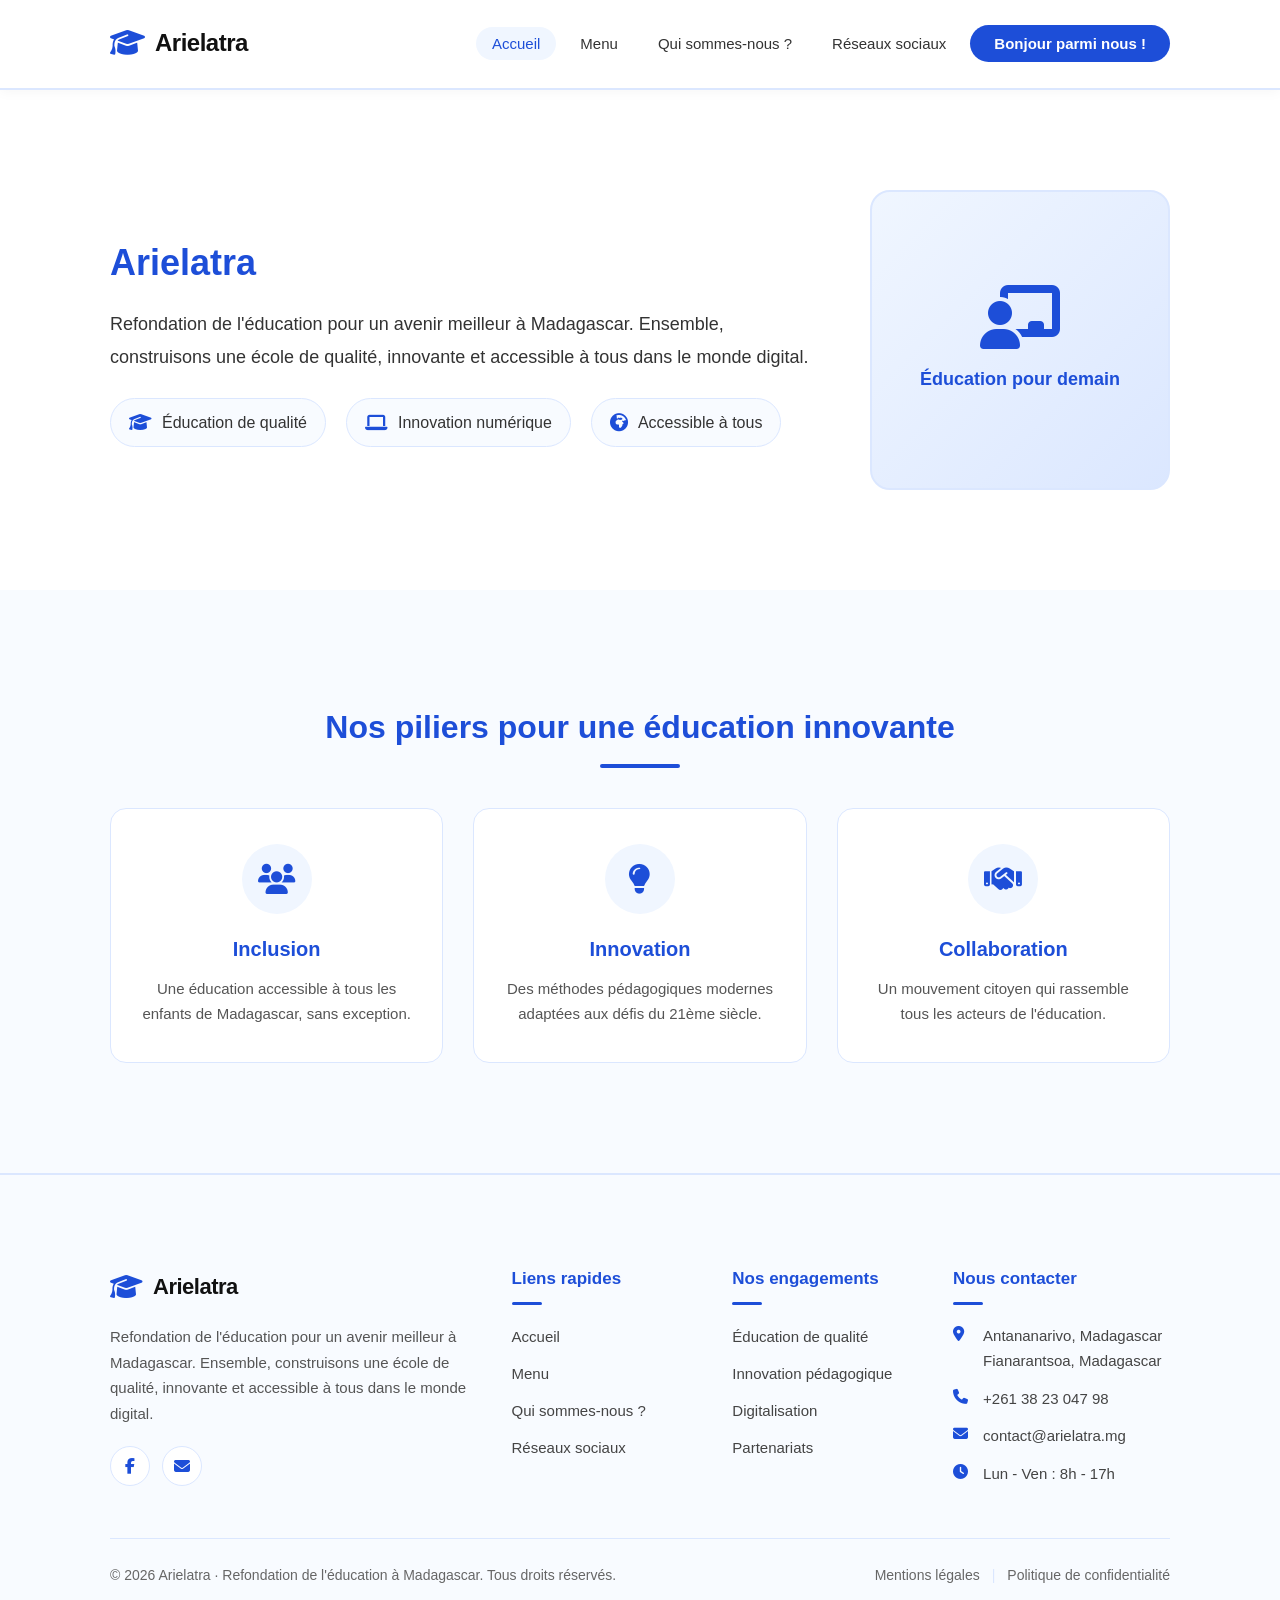
==== a-propos.html @ a57a12ab "update all structure" ====
<!DOCTYPE html>
<html lang="fr">

<head>
    <meta charset="UTF-8">
    <meta name="viewport" content="width=device-width, initial-scale=1.0">
    <title>Arielatra · Refondation de l'éducation</title>
    <link rel="stylesheet" href="https://cdnjs.cloudflare.com/ajax/libs/font-awesome/6.5.0/css/all.min.css">
    <link rel="stylesheet" href="assets/style-index.css">
</head>

<body>

    <!-- ===== HEADER ===== -->
    <header class="header">
        <div class="container header-container">
            <!-- Logo -->
            <div class="logo">
                <a href="#">
                    <span class="logo-icon"><i class="fas fa-graduation-cap"></i></span>
                    <span class="logo-text">Arielatra</span>
                </a>
            </div>

            <!-- Menu de navigation principal -->
            <nav class="nav-menu" id="navMenu">
                <ul class="nav-list">
                    <li><a href="#" class="nav-link active">Accueil</a></li>
                    <li><a href="#" class="nav-link">Menu</a></li>
                    <li><a href="#" class="nav-link">Qui sommes-nous ?</a></li>
                    <li><a href="#" class="nav-link">Réseaux sociaux</a></li>
                    <li><a href="#" class="nav-link nav-cta">Bonjour parmi nous !</a></li>
                </ul>
            </nav>

            <!-- Bouton menu mobile (hamburger) -->
            <button class="menu-toggle" id="menuToggle" aria-label="Menu">
                <span class="bar"></span>
                <span class="bar"></span>
                <span class="bar"></span>
            </button>
        </div>
    </header>

    <!-- ===== SECTION À PROPOS ===== -->
    <section class="about">
        <div class="container">
            <div class="about-content">
                <div class="about-text">
                    <h2>Arielatra</h2>
                    <p class="about-description">
                        Refondation de l'éducation pour un avenir meilleur à Madagascar. Ensemble, construisons une école de qualité, innovante et accessible à tous dans le monde digital.
                    </p>
                    <div class="about-features">
                        <div class="feature-item">
                            <i class="fas fa-graduation-cap"></i>
                            <span>Éducation de qualité</span>
                        </div>
                        <div class="feature-item">
                            <i class="fas fa-laptop"></i>
                            <span>Innovation numérique</span>
                        </div>
                        <div class="feature-item">
                            <i class="fas fa-globe-africa"></i>
                            <span>Accessible à tous</span>
                        </div>
                    </div>
                </div>
                <div class="about-image">
                    <div class="image-placeholder">
                        <i class="fas fa-chalkboard-teacher"></i>
                        <span>Éducation pour demain</span>
                    </div>
                </div>
            </div>
        </div>
    </section>

    <!-- ===== SECTION NOS VALEURS ===== -->
    <section class="values">
        <div class="container">
            <h2 class="section-title">Nos piliers pour une éducation innovante</h2>
            <div class="values-grid">
                <div class="value-card">
                    <div class="value-icon">
                        <i class="fas fa-users"></i>
                    </div>
                    <h3>Inclusion</h3>
                    <p>Une éducation accessible à tous les enfants de Madagascar, sans exception.</p>
                </div>
                <div class="value-card">
                    <div class="value-icon">
                        <i class="fas fa-lightbulb"></i>
                    </div>
                    <h3>Innovation</h3>
                    <p>Des méthodes pédagogiques modernes adaptées aux défis du 21ème siècle.</p>
                </div>
                <div class="value-card">
                    <div class="value-icon">
                        <i class="fas fa-handshake"></i>
                    </div>
                    <h3>Collaboration</h3>
                    <p>Un mouvement citoyen qui rassemble tous les acteurs de l'éducation.</p>
                </div>
            </div>
        </div>
    </section>

    <!-- ===== FOOTER ===== -->
    <footer class="footer">
        <div class="container">
            <div class="footer-grid">
                <!-- Colonne 1 : Logo et description -->
                <div class="footer-col">
                    <div class="footer-logo">
                        <span class="logo-icon"><i class="fas fa-graduation-cap"></i></span>
                        <span class="logo-text">Arielatra</span>
                    </div>
                    <p class="footer-description">
                        Refondation de l'éducation pour un avenir meilleur à Madagascar.
                        Ensemble, construisons une école de qualité, innovante et accessible à tous dans le monde
                        digital.
                    </p>
                    <div class="footer-social">
                        <a href="https://www.facebook.com/profile.php?id=61590048077702" aria-label="Facebook"><i
                                class="fab fa-facebook-f"></i></a>
                        <a href="mailto:aryelatra8@gmail.com" aria-label="Envoyez-nous un e-mail"><i
                                class="fas fa-envelope" aria-hidden="true"></i></a>
                    </div>
                </div>

                <!-- Colonne 2 : Liens rapides -->
                <div class="footer-col">
                    <h4>Liens rapides</h4>
                    <ul class="footer-links">
                        <li><a href="#">Accueil</a></li>
                        <li><a href="#">Menu</a></li>
                        <li><a href="#">Qui sommes-nous ?</a></li>
                        <li><a href="#">Réseaux sociaux</a></li>
                    </ul>
                </div>

                <!-- Colonne 3 : Nos engagements -->
                <div class="footer-col">
                    <h4>Nos engagements</h4>
                    <ul class="footer-links">
                        <li><a href="#">Éducation de qualité</a></li>
                        <li><a href="#">Innovation pédagogique</a></li>
                        <li><a href="#">Digitalisation</a></li>
                        <li><a href="#">Partenariats</a></li>
                    </ul>
                </div>

                <!-- Colonne 4 : Contact -->
                <div class="footer-col">
                    <h4>Nous contacter</h4>
                    <ul class="footer-contact">
                        <li>
                            <i class="fas fa-map-marker-alt"></i>
                            <div>
                                <span>Antananarivo, Madagascar</span>
                                <span>Fianarantsoa, Madagascar</span>
                            </div>
                        </li>
                        <li>
                            <i class="fas fa-phone"></i>
                            <span>+261 38 23 047 98</span>
                        </li>
                        <li>
                            <i class="fas fa-envelope"></i>
                            <span>contact@arielatra.mg</span>
                        </li>
                        <li>
                            <i class="fas fa-clock"></i>
                            <span>Lun - Ven : 8h - 17h</span>
                        </li>
                    </ul>
                </div>
            </div>

            <!-- Barre de copyright -->
            <div class="footer-bottom">
                <p>&copy; 2026 Arielatra · Refondation de l'éducation à Madagascar. Tous droits réservés.</p>
                <div class="footer-legal">
                    <a href="#">Mentions légales</a>
                    <span>|</span>
                    <a href="#">Politique de confidentialité</a>
                </div>
            </div>
        </div>
    </footer>

    <!-- Script pour le menu mobile -->
    <script>
        const menuToggle = document.getElementById('menuToggle');
        const navMenu = document.getElementById('navMenu');

        menuToggle.addEventListener('click', function () {
            navMenu.classList.toggle('active');
            menuToggle.classList.toggle('active');
        });

        // Fermer le menu lors du clic sur un lien (optionnel)
        document.querySelectorAll('.nav-link').forEach(link => {
            link.addEventListener('click', () => {
                navMenu.classList.remove('active');
                menuToggle.classList.remove('active');
            });
        });
    </script>

</body>

</html>
---- assets/style-index.css ----
/* ===== STYLE-INDEX.CSS ===== */

/* ----- RESET ----- */
* {
    margin: 0;
    padding: 0;
    box-sizing: border-box;
}

/* ----- BODY ----- */
body {
    font-family: 'Segoe UI', Arial, sans-serif;
    background-color: #ffffff;
    color: #111111;
    line-height: 1.7;
}

/* ----- CONTAINER ----- */
.container {
    width: 90%;
    max-width: 1100px;
    margin: auto;
    padding: 40px 20px;
}

/* ============================================
   HEADER
   ============================================ */
.header {
    background: #ffffff;
    border-bottom: 2px solid #dbe7ff;
    padding: 12px 0;
    position: sticky;
    top: 0;
    z-index: 1000;
    box-shadow: 0 2px 12px rgba(0, 0, 0, 0.04);
}

.header-container {
    display: flex;
    justify-content: space-between;
    align-items: center;
    padding-top: 8px;
    padding-bottom: 8px;
}

.logo a {
    display: flex;
    align-items: center;
    text-decoration: none;
    gap: 10px;
}

.logo-icon {
    font-size: 28px;
    color: #1d4ed8;
}

.logo-text {
    font-size: 24px;
    font-weight: 700;
    color: #111111;
    letter-spacing: -0.5px;
}

.nav-list {
    display: flex;
    list-style: none;
    gap: 8px;
    align-items: center;
}

.nav-link {
    text-decoration: none;
    color: #333333;
    font-weight: 500;
    font-size: 15px;
    padding: 8px 16px;
    border-radius: 30px;
    transition: all 0.25s ease;
}

.nav-link:hover {
    background: #f0f6ff;
    color: #1d4ed8;
}

.nav-link.active {
    color: #1d4ed8;
    background: #f0f6ff;
}

.nav-cta {
    background: #1d4ed8;
    color: #ffffff !important;
    padding: 10px 24px;
    font-weight: 600;
}

.nav-cta:hover {
    background: #1a44b8;
    color: #ffffff !important;
    transform: translateY(-2px);
    box-shadow: 0 6px 18px rgba(29, 78, 216, 0.25);
}

.menu-toggle {
    display: none;
    flex-direction: column;
    gap: 5px;
    background: none;
    border: none;
    cursor: pointer;
    padding: 6px 4px;
}

.menu-toggle .bar {
    display: block;
    width: 28px;
    height: 3px;
    background: #1d4ed8;
    border-radius: 10px;
    transition: all 0.3s ease;
}

.menu-toggle.active .bar:nth-child(1) {
    transform: rotate(45deg) translate(5px, 6px);
}

.menu-toggle.active .bar:nth-child(2) {
    opacity: 0;
}

.menu-toggle.active .bar:nth-child(3) {
    transform: rotate(-45deg) translate(5px, -6px);
}

/* ============================================
   HERO
   ============================================ */
.hero {
    background: linear-gradient(145deg, #f0f6ff 0%, #ffffff 100%);
    padding: 80px 0 70px;
    border-bottom: 2px solid #dbe7ff;
    text-align: center;
    position: relative;
    overflow: hidden;
}

.hero::before {
    content: "";
    position: absolute;
    top: -120px;
    right: -120px;
    width: 400px;
    height: 400px;
    background: radial-gradient(circle, rgba(29, 78, 216, 0.06) 0%, transparent 70%);
    border-radius: 50%;
    pointer-events: none;
}

.hero-container {
    position: relative;
    z-index: 2;
}

.hero-badge {
    display: inline-block;
    background: #1d4ed8;
    color: #ffffff;
    font-size: 14px;
    font-weight: 600;
    padding: 4px 20px;
    border-radius: 40px;
    letter-spacing: 0.4px;
    margin-bottom: 20px;
}

.hero-title {
    font-size: 48px;
    font-weight: 700;
    color: #111111;
    margin-bottom: 12px;
    line-height: 1.2;
}

.hero-title .highlight {
    color: #1d4ed8;
    position: relative;
}

.hero-title .highlight::after {
    content: "";
    position: absolute;
    left: 0;
    bottom: 4px;
    width: 100%;
    height: 8px;
    background: rgba(29, 78, 216, 0.15);
    border-radius: 10px;
    z-index: -1;
}

.hero-subtitle {
    font-size: 20px;
    color: #444444;
    max-width: 680px;
    margin: 0 auto 30px;
    line-height: 1.6;
}

.hero-actions {
    display: flex;
    justify-content: center;
    gap: 16px;
    flex-wrap: wrap;
}

.btn {
    display: inline-block;
    padding: 14px 34px;
    border-radius: 50px;
    font-weight: 600;
    font-size: 16px;
    text-decoration: none;
    transition: all 0.25s ease;
    cursor: pointer;
    border: 2px solid transparent;
}

.btn-primary {
    background: #1d4ed8;
    color: #ffffff;
    border-color: #1d4ed8;
    box-shadow: 0 6px 18px rgba(29, 78, 216, 0.25);
}

.btn-primary:hover {
    background: #1a44b8;
    transform: translateY(-3px);
    box-shadow: 0 10px 28px rgba(29, 78, 216, 0.35);
}

.btn-outline {
    background: transparent;
    color: #1d4ed8;
    border-color: #dbe7ff;
}

.btn-outline:hover {
    background: #f0f6ff;
    border-color: #1d4ed8;
    transform: translateY(-3px);
}

/* ============================================
   ABOUT SECTION
   ============================================ */
.about {
    padding: 60px 0;
    background: #ffffff;
}

.about-content {
    display: flex;
    gap: 50px;
    align-items: center;
}

.about-text {
    flex: 1;
}

.about-text h2 {
    color: #1d4ed8;
    font-size: 36px;
    margin-bottom: 15px;
}

.about-description {
    font-size: 18px;
    color: #333;
    line-height: 1.8;
    margin-bottom: 25px;
}

.about-features {
    display: flex;
    gap: 20px;
    flex-wrap: wrap;
}

.feature-item {
    display: flex;
    align-items: center;
    gap: 10px;
    background: #f8fbff;
    padding: 10px 18px;
    border-radius: 30px;
    border: 1px solid #dbe7ff;
}

.feature-item i {
    color: #1d4ed8;
    font-size: 18px;
}

.feature-item span {
    font-weight: 500;
    color: #333;
}

.about-image {
    flex: 0 0 300px;
}

.image-placeholder {
    width: 300px;
    height: 300px;
    background: linear-gradient(135deg, #f0f6ff, #dbe7ff);
    border-radius: 20px;
    display: flex;
    flex-direction: column;
    align-items: center;
    justify-content: center;
    border: 2px solid #dbe7ff;
}

.image-placeholder i {
    font-size: 64px;
    color: #1d4ed8;
    margin-bottom: 15px;
}

.image-placeholder span {
    color: #1d4ed8;
    font-weight: 600;
    font-size: 18px;
}

/* ============================================
   VALUES SECTION
   ============================================ */
.values {
    background: #f8fbff;
    padding: 70px 0;
}

.section-title {
    text-align: center;
    color: #1d4ed8;
    font-size: 32px;
    margin-bottom: 15px;
}

.section-title::after {
    content: "";
    display: block;
    width: 80px;
    height: 4px;
    background: #1d4ed8;
    margin: 10px auto 0;
    border-radius: 10px;
}

.values-grid {
    display: grid;
    grid-template-columns: repeat(auto-fit, minmax(250px, 1fr));
    gap: 30px;
    margin-top: 40px;
}

.value-card {
    background: #ffffff;
    padding: 35px 25px;
    border-radius: 16px;
    border: 1px solid #dbe7ff;
    text-align: center;
    transition: all 0.3s ease;
}

.value-card:hover {
    transform: translateY(-8px);
    box-shadow: 0 12px 30px rgba(0, 0, 0, 0.07);
}

.value-icon {
    width: 70px;
    height: 70px;
    background: #f0f6ff;
    border-radius: 50%;
    display: flex;
    align-items: center;
    justify-content: center;
    margin: 0 auto 18px;
}

.value-icon i {
    font-size: 30px;
    color: #1d4ed8;
}

.value-card h3 {
    color: #1d4ed8;
    font-size: 20px;
    margin-bottom: 10px;
}

.value-card p {
    color: #555;
    font-size: 15px;
}

/* ============================================
   CONTACT SECTION
   ============================================ */
.contact-section {
    padding: 70px 0;
    background: #ffffff;
}

.contact-wrapper {
    display: flex;
    gap: 50px;
    align-items: flex-start;
}

.contact-info {
    flex: 1;
}

.contact-info h2 {
    color: #1d4ed8;
    font-size: 32px;
    margin-bottom: 10px;
}

.contact-subtitle {
    color: #666;
    font-size: 16px;
    margin-bottom: 30px;
}

.contact-details {
    list-style: none;
}

.contact-details li {
    display: flex;
    gap: 18px;
    margin-bottom: 25px;
    align-items: flex-start;
}

.contact-details li i {
    color: #1d4ed8;
    font-size: 20px;
    margin-top: 3px;
    width: 24px;
}

.contact-details li div {
    display: flex;
    flex-direction: column;
}

.contact-details li strong {
    color: #111;
    font-size: 15px;
}

.contact-details li span {
    color: #555;
    font-size: 15px;
}

.contact-form {
    flex: 1;
    background: #f8fbff;
    padding: 35px;
    border-radius: 16px;
    border: 1px solid #dbe7ff;
}

.contact-form h3 {
    color: #1d4ed8;
    font-size: 22px;
    margin-bottom: 20px;
}

.form-group {
    margin-bottom: 18px;
}

.form-group input,
.form-group textarea {
    width: 100%;
    padding: 14px 16px;
    border: 1px solid #dbe7ff;
    border-radius: 10px;
    font-size: 15px;
    font-family: inherit;
    transition: border-color 0.3s ease;
    background: #ffffff;
}

.form-group input:focus,
.form-group textarea:focus {
    outline: none;
    border-color: #1d4ed8;
}

.contact-form .btn {
    width: 100%;
    text-align: center;
}

/* ============================================
   FOOTER
   ============================================ */
.footer {
    background: #f8fbff;
    border-top: 2px solid #dbe7ff;
    padding: 50px 0 20px;
}

.footer-grid {
    display: grid;
    grid-template-columns: 2fr 1fr 1fr 1.2fr;
    gap: 40px;
    margin-bottom: 40px;
}

.footer-col h4 {
    color: #1d4ed8;
    font-size: 17px;
    margin-bottom: 18px;
    position: relative;
}

.footer-col h4::after {
    content: "";
    display: block;
    width: 30px;
    height: 3px;
    background: #1d4ed8;
    margin-top: 8px;
    border-radius: 10px;
}

.footer-logo {
    display: flex;
    align-items: center;
    gap: 10px;
    margin-bottom: 15px;
}

.footer-logo .logo-icon {
    font-size: 26px;
    color: #1d4ed8;
}

.footer-logo .logo-text {
    font-size: 22px;
    font-weight: 700;
    color: #111111;
}

.footer-description {
    color: #555555;
    font-size: 15px;
    line-height: 1.7;
    margin-bottom: 20px;
}

.footer-social {
    display: flex;
    gap: 12px;
}

.footer-social a {
    display: flex;
    align-items: center;
    justify-content: center;
    width: 40px;
    height: 40px;
    background: #ffffff;
    border: 1px solid #dbe7ff;
    border-radius: 50%;
    color: #1d4ed8;
    font-size: 16px;
    transition: all 0.25s ease;
    text-decoration: none;
}

.footer-social a:hover {
    background: #1d4ed8;
    color: #ffffff;
    transform: translateY(-3px);
    box-shadow: 0 6px 16px rgba(29, 78, 216, 0.2);
}

.footer-links {
    list-style: none;
}

.footer-links li {
    margin-bottom: 10px;
}

.footer-links a {
    color: #444444;
    text-decoration: none;
    font-size: 15px;
    transition: color 0.2s ease;
}

.footer-links a:hover {
    color: #1d4ed8;
}

.footer-contact {
    list-style: none;
}

.footer-contact li {
    display: flex;
    align-items: flex-start;
    gap: 12px;
    margin-bottom: 12px;
    color: #444444;
    font-size: 15px;
}

.footer-contact li i {
    color: #1d4ed8;
    width: 18px;
    margin-top: 3px;
    font-size: 15px;
}

.footer-contact li div {
    display: flex;
    flex-direction: column;
}

.footer-bottom {
    border-top: 1px solid #dbe7ff;
    padding-top: 25px;
    display: flex;
    justify-content: space-between;
    align-items: center;
    flex-wrap: wrap;
    gap: 15px;
    font-size: 14px;
    color: #666666;
}

.footer-legal {
    display: flex;
    gap: 12px;
    align-items: center;
}

.footer-legal a {
    color: #666666;
    text-decoration: none;
    transition: color 0.2s ease;
}

.footer-legal a:hover {
    color: #1d4ed8;
}

.footer-legal span {
    color: #dbe7ff;
}

/* ============================================
   RESPONSIVE
   ============================================ */
@media (max-width: 992px) {
    .about-content {
        flex-direction: column;
        text-align: center;
    }

    .about-features {
        justify-content: center;
    }

    .about-image {
        flex: 0 0 auto;
    }

    .image-placeholder {
        width: 100%;
        max-width: 300px;
        height: 250px;
    }

    .contact-wrapper {
        flex-direction: column;
    }

    .footer-grid {
        grid-template-columns: 1fr 1fr;
        gap: 30px;
    }
}

@media (max-width: 768px) {
    .menu-toggle {
        display: flex;
    }

    .nav-menu {
        position: absolute;
        top: 100%;
        left: 0;
        right: 0;
        background: #ffffff;
        padding: 20px 0;
        border-bottom: 2px solid #dbe7ff;
        box-shadow: 0 8px 24px rgba(0, 0, 0, 0.06);
        transform: scaleY(0);
        transform-origin: top;
        transition: transform 0.3s ease;
        opacity: 0;
        visibility: hidden;
        pointer-events: none;
    }

    .nav-menu.active {
        transform: scaleY(1);
        opacity: 1;
        visibility: visible;
        pointer-events: all;
    }

    .nav-list {
        flex-direction: column;
        gap: 6px;
        padding: 0 20px;
    }

    .nav-link {
        display: block;
        padding: 12px 16px;
        font-size: 16px;
        width: 100%;
        text-align: center;
    }

    .nav-cta {
        margin-top: 6px;
    }

    .hero-title {
        font-size: 34px;
    }

    .hero-subtitle {
        font-size: 17px;
        padding: 0 10px;
    }

    .hero-actions {
        flex-direction: column;
        align-items: center;
        gap: 12px;
    }

    .btn {
        width: 100%;
        max-width: 280px;
        text-align: center;
    }

    .section-title {
        font-size: 26px;
    }

    .about-text h2 {
        font-size: 28px;
    }

    .contact-info h2 {
        font-size: 26px;
    }

    .contact-form {
        padding: 25px 20px;
    }

    .footer-grid {
        grid-template-columns: 1fr;
        gap: 30px;
    }

    .footer-bottom {
        flex-direction: column;
        text-align: center;
    }

    .footer-legal {
        justify-content: center;
        flex-wrap: wrap;
    }

    .values-grid {
        grid-template-columns: 1fr;
    }
}

@media (max-width: 480px) {
    .hero-title {
        font-size: 28px;
    }

    .hero {
        padding: 50px 0 40px;
    }

    .hero-badge {
        font-size: 12px;
        padding: 3px 14px;
    }

    .logo-text {
        font-size: 20px;
    }

    .feature-item {
        width: 100%;
        justify-content: center;
    }

    .image-placeholder {
        height: 200px;
    }

    .image-placeholder i {
        font-size: 40px;
    }
}
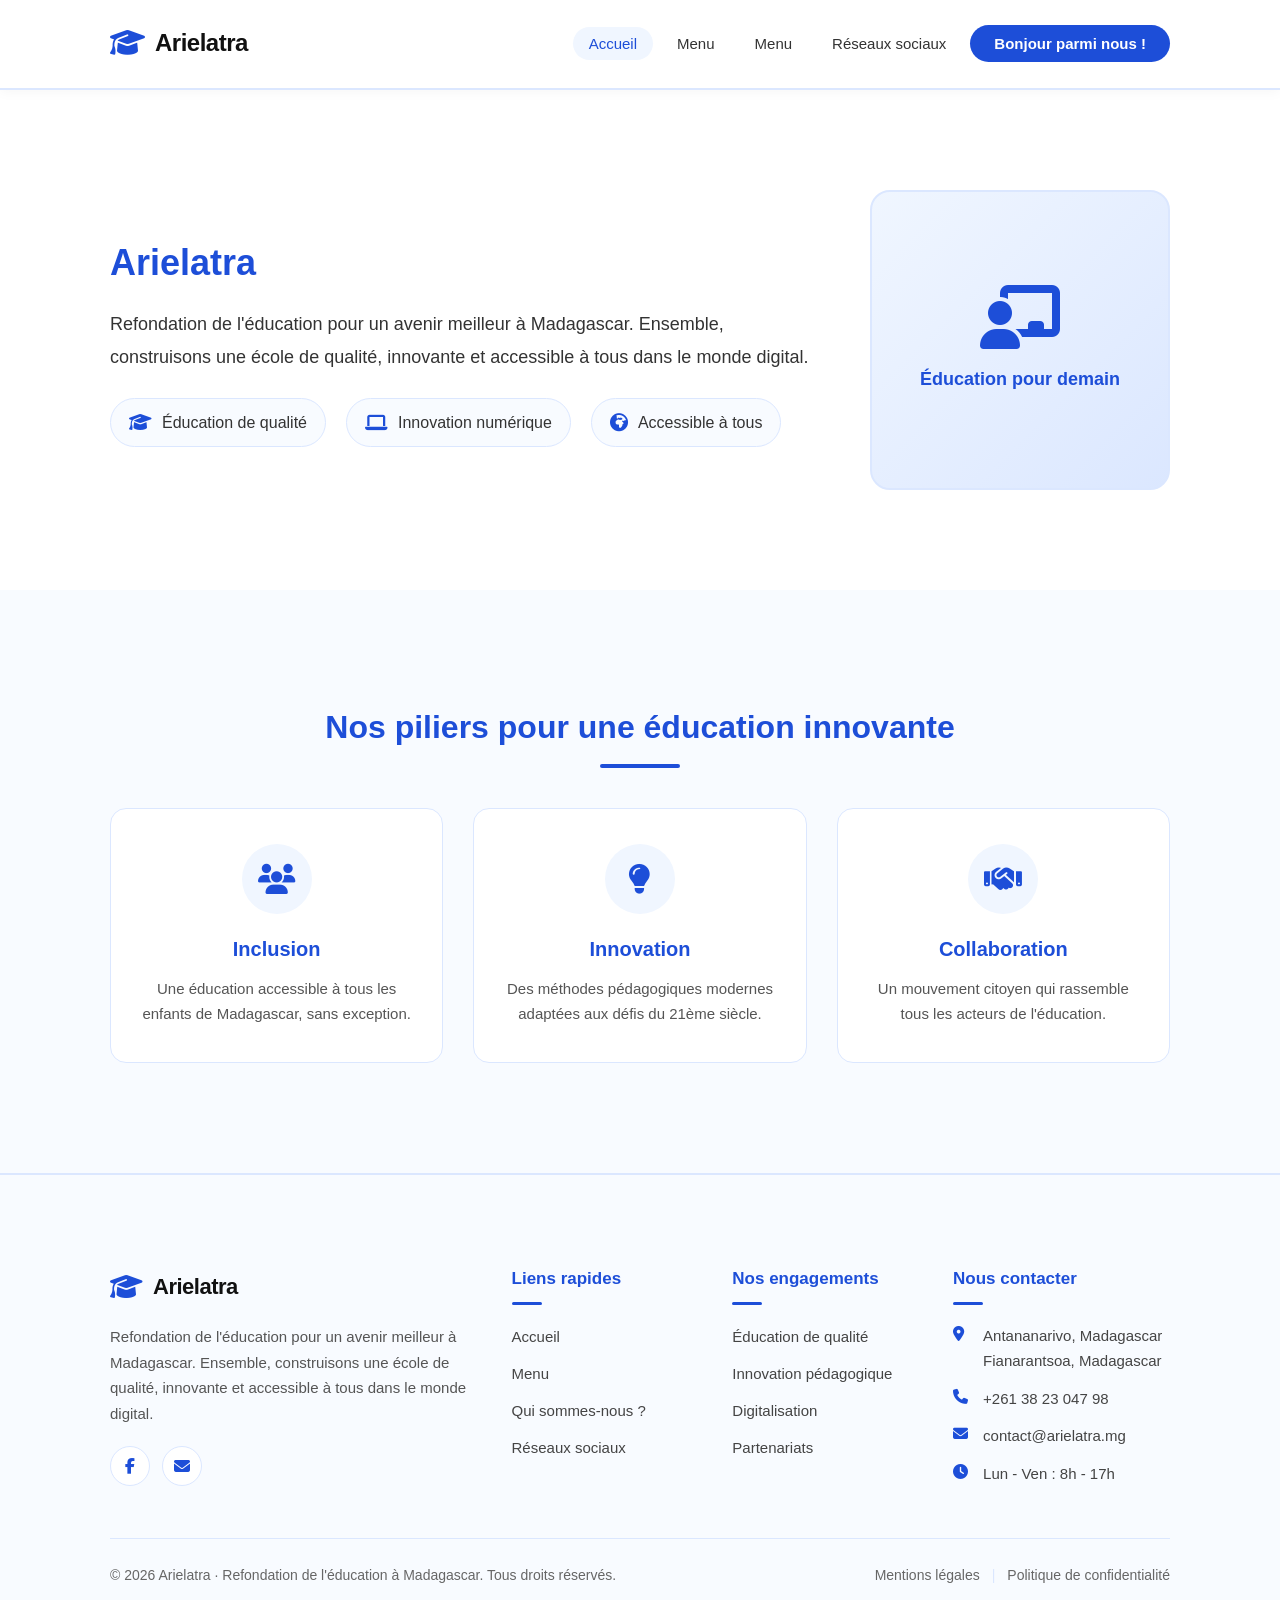
==== commit f60ea6c5: "correction header" ====
--- a/a-propos.html
+++ b/a-propos.html
@@ -26,9 +26,8 @@
             <nav class="nav-menu" id="navMenu">
                 <ul class="nav-list">
                     <li><a href="#" class="nav-link active">Accueil</a></li>
-                    <li><a href="#" class="nav-link">Menu</a></li>
-                    <li><a href="#" class="nav-link">Qui sommes-nous ?</a></li>
-                    <li><a href="#" class="nav-link">Réseaux sociaux</a></li>
+                    <li><a href="menu.html" class="nav-link">Menu</a></li>
+<li><a href="qui-sommes-nous.html" class="nav-link">Menu</a></li>                    <li><a href="reseaux-sociaux" class="nav-link">Réseaux sociaux</a></li>
                     <li><a href="#" class="nav-link nav-cta">Bonjour parmi nous !</a></li>
                 </ul>
             </nav>
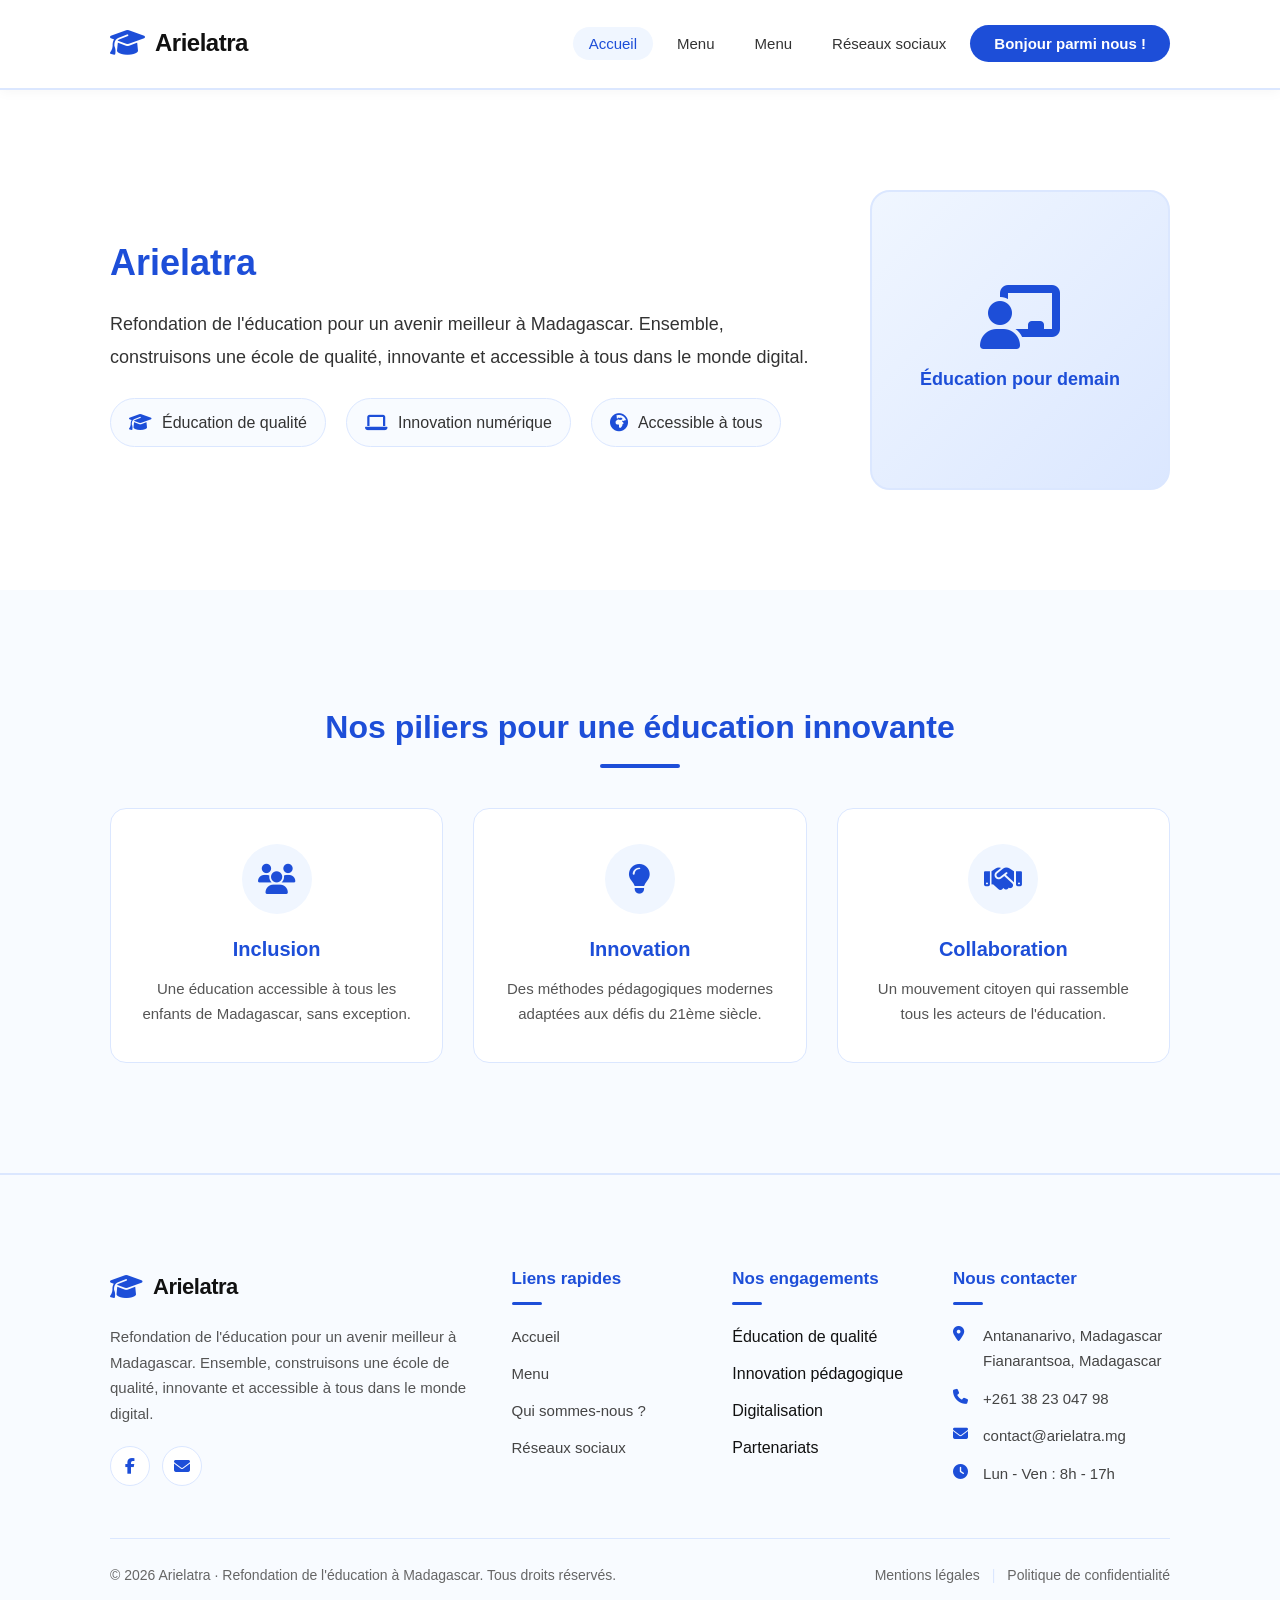
==== commit 3b1d6b1b: "dernieres corrections" ====
--- a/a-propos.html
+++ b/a-propos.html
@@ -25,7 +25,7 @@
             <!-- Menu de navigation principal -->
             <nav class="nav-menu" id="navMenu">
                 <ul class="nav-list">
-                    <li><a href="#" class="nav-link active">Accueil</a></li>
+                    <li><a href="index.html" class="nav-link active">Accueil</a></li>
                     <li><a href="menu.html" class="nav-link">Menu</a></li>
 <li><a href="qui-sommes-nous.html" class="nav-link">Menu</a></li>                    <li><a href="reseaux-sociaux" class="nav-link">Réseaux sociaux</a></li>
                     <li><a href="#" class="nav-link nav-cta">Bonjour parmi nous !</a></li>
@@ -142,11 +142,11 @@
                 <!-- Colonne 3 : Nos engagements -->
                 <div class="footer-col">
                     <h4>Nos engagements</h4>
-                    <ul class="footer-links">
-                        <li><a href="#">Éducation de qualité</a></li>
-                        <li><a href="#">Innovation pédagogique</a></li>
-                        <li><a href="#">Digitalisation</a></li>
-                        <li><a href="#">Partenariats</a></li>
+                   <ul class="footer-links">
+                        <li>Éducation de qualité</li>
+                        <li>Innovation pédagogique</li>
+                        <li>Digitalisation</li>
+                        <li>Partenariats</li>
                     </ul>
                 </div>
 
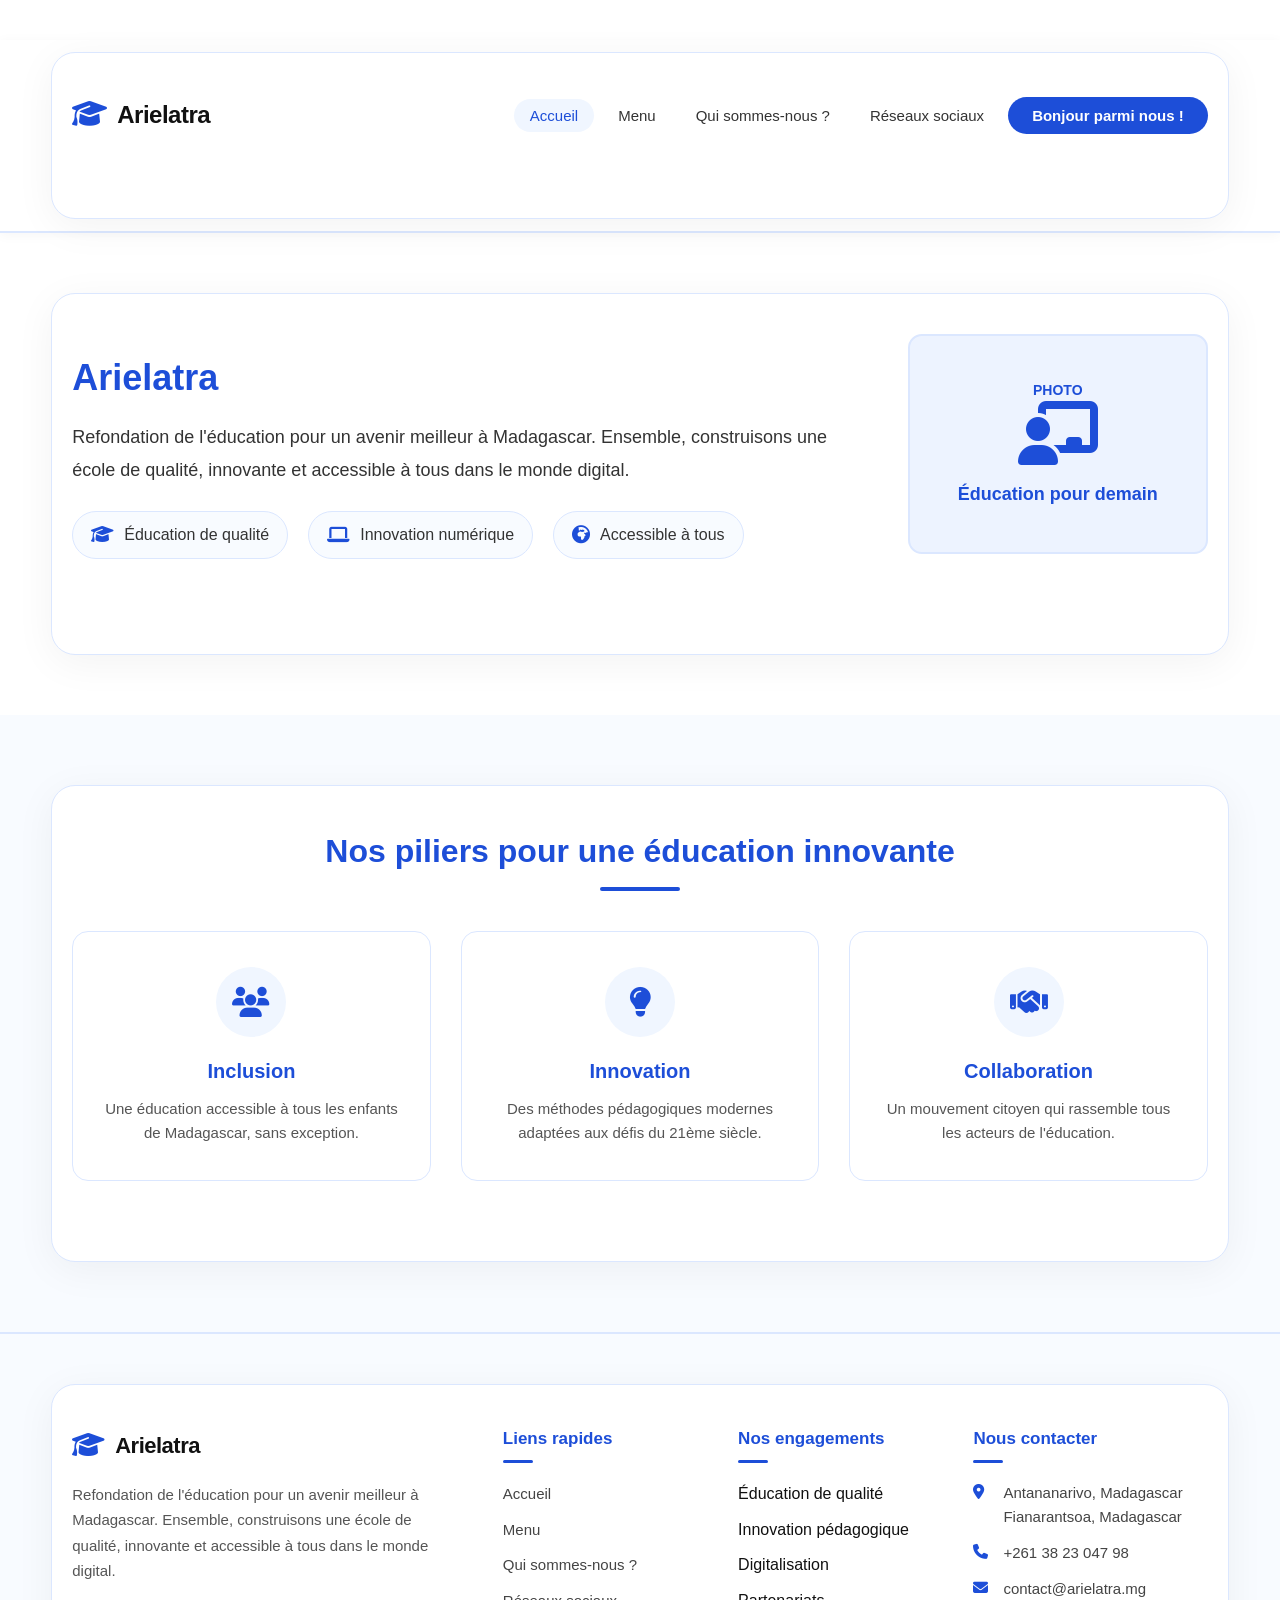
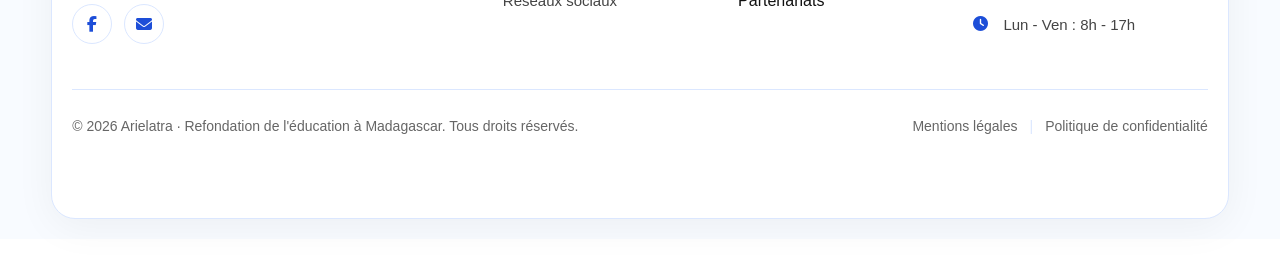
==== commit 742cdc00: "last for today" ====
--- a/a-propos.html
+++ b/a-propos.html
@@ -4,7 +4,7 @@
 <head>
     <meta charset="UTF-8">
     <meta name="viewport" content="width=device-width, initial-scale=1.0">
-    <title>Arielatra · Refondation de l'éducation</title>
+    <title>Arielatra · A propos</title>
     <link rel="stylesheet" href="https://cdnjs.cloudflare.com/ajax/libs/font-awesome/6.5.0/css/all.min.css">
     <link rel="stylesheet" href="assets/style-index.css">
 </head>
@@ -27,7 +27,8 @@
                 <ul class="nav-list">
                     <li><a href="index.html" class="nav-link active">Accueil</a></li>
                     <li><a href="menu.html" class="nav-link">Menu</a></li>
-<li><a href="qui-sommes-nous.html" class="nav-link">Menu</a></li>                    <li><a href="reseaux-sociaux" class="nav-link">Réseaux sociaux</a></li>
+                    <li><a href="qui-sommes-nous.html" class="nav-link">Qui sommes-nous ?</a></li>
+                    <li><a href="reseaux-sociaux" class="nav-link">Réseaux sociaux</a></li>
                     <li><a href="#" class="nav-link nav-cta">Bonjour parmi nous !</a></li>
                 </ul>
             </nav>
@@ -48,7 +49,8 @@
                 <div class="about-text">
                     <h2>Arielatra</h2>
                     <p class="about-description">
-                        Refondation de l'éducation pour un avenir meilleur à Madagascar. Ensemble, construisons une école de qualité, innovante et accessible à tous dans le monde digital.
+                        Refondation de l'éducation pour un avenir meilleur à Madagascar. Ensemble, construisons une
+                        école de qualité, innovante et accessible à tous dans le monde digital.
                     </p>
                     <div class="about-features">
                         <div class="feature-item">
@@ -142,7 +144,7 @@
                 <!-- Colonne 3 : Nos engagements -->
                 <div class="footer-col">
                     <h4>Nos engagements</h4>
-                   <ul class="footer-links">
+                    <ul class="footer-links">
                         <li>Éducation de qualité</li>
                         <li>Innovation pédagogique</li>
                         <li>Digitalisation</li>
--- a/assets/style-index.css
+++ b/assets/style-index.css
@@ -1,6 +1,3 @@
-/* ===== STYLE-INDEX.CSS ===== */
-
-/* ----- RESET ----- */
 * {
     margin: 0;
     padding: 0;
@@ -23,9 +20,7 @@
     padding: 40px 20px;
 }
 
-/* ============================================
-   HEADER
-   ============================================ */
+/* ============================================ HEADER ============================================ */
 .header {
     background: #ffffff;
     border-bottom: 2px solid #dbe7ff;
@@ -135,9 +130,7 @@
     transform: rotate(-45deg) translate(5px, -6px);
 }
 
-/* ============================================
-   HERO
-   ============================================ */
+/* ============================================ HERO ============================================ */
 .hero {
     background: linear-gradient(145deg, #f0f6ff 0%, #ffffff 100%);
     padding: 80px 0 70px;
@@ -253,9 +246,7 @@
     transform: translateY(-3px);
 }
 
-/* ============================================
-   ABOUT SECTION
-   ============================================ */
+/* ============================================ ABOUT SECTION ============================================ */
 .about {
     padding: 60px 0;
     background: #ffffff;
@@ -338,9 +329,7 @@
     font-size: 18px;
 }
 
-/* ============================================
-   VALUES SECTION
-   ============================================ */
+/* ============================================ VALUES SECTION ============================================ */
 .values {
     background: #f8fbff;
     padding: 70px 0;
@@ -411,9 +400,7 @@
     font-size: 15px;
 }
 
-/* ============================================
-   CONTACT SECTION
-   ============================================ */
+/* ============================================ CONTACT SECTION ============================================ */
 .contact-section {
     padding: 70px 0;
     background: #ffffff;
@@ -515,9 +502,7 @@
     text-align: center;
 }
 
-/* ============================================
-   FOOTER
-   ============================================ */
+/* ============================================ FOOTER ============================================ */
 .footer {
     background: #f8fbff;
     border-top: 2px solid #dbe7ff;
@@ -676,9 +661,7 @@
     color: #dbe7ff;
 }
 
-/* ============================================
-   RESPONSIVE
-   ============================================ */
+/* ============================================ RESPONSIVE ============================================ */
 @media (max-width: 992px) {
     .about-content {
         flex-direction: column;
@@ -843,4 +826,722 @@
     .image-placeholder i {
         font-size: 40px;
     }
+}
+
+/* ----------------------------------------- */
+/* RESET */
+* {
+    margin: 0;
+    padding: 0;
+    box-sizing: border-box;
+}
+
+/* BODY */
+body {
+    font-family: Arial, sans-serif;
+    background: #ffffff;
+    color: #111111;
+    line-height: 1.6;
+}
+
+/* CONTAINER */
+.container {
+    width: 92%;
+    /* ito eh */
+    max-width: 1440px;
+    margin: auto;
+    padding: 40px 20px 80px;
+}
+
+/* HERO */
+.hero {
+    text-align: center;
+    padding: 70px 20px;
+    margin-bottom: 60px;
+    border-bottom: 2px solid #dbe7ff;
+}
+
+.hero h1 {
+    color: #1d4ed8;
+    font-size: 44px;
+    margin-bottom: 15px;
+}
+
+.subtitle {
+    color: #555555;
+    font-size: 18px;
+}
+
+/* GROUP */
+.group-section {
+    margin-bottom: 90px;
+}
+
+.group-section h2 {
+    color: #1d4ed8;
+    font-size: 30px;
+    margin-bottom: 35px;
+    position: relative;
+}
+
+.group-section h2::after {
+    content: "";
+    display: block;
+    width: 90px;
+    height: 4px;
+    background: #1d4ed8;
+    margin-top: 10px;
+    border-radius: 10px;
+}
+
+/* CARDS */
+.cards {
+    display: flex;
+    flex-wrap: wrap;
+    gap: 25px;
+}
+
+/* MEMBER CARD */
+.member-card {
+    width: 260px;
+    background: #ffffff;
+    border: 1px solid #dbe7ff;
+    border-radius: 18px;
+    padding: 20px;
+    transition: 0.3s;
+    position: relative;
+}
+
+.member-card:hover {
+    transform: translateY(-6px);
+    box-shadow: 0 12px 30px rgba(0, 0, 0, 0.08);
+}
+
+/* CHEF CARD */
+.chef {
+    border: 2px solid #1d4ed8;
+}
+
+/* IMAGE PLACEHOLDER */
+.image-placeholder {
+    width: 100%;
+    height: 220px;
+    background: #edf3ff;
+    border-radius: 14px;
+    margin-bottom: 20px;
+    display: flex;
+    align-items: center;
+    justify-content: center;
+    color: #1d4ed8;
+    font-size: 14px;
+    font-weight: bold;
+}
+
+.image-placeholder::before {
+    content: "PHOTO";
+}
+
+/* TEXT */
+.member-card h3 {
+    color: #111111;
+    font-size: 18px;
+    margin-bottom: 10px;
+}
+
+.matricule {
+    color: #666666;
+    font-size: 15px;
+}
+
+/* ROLE */
+.role {
+    position: absolute;
+    top: 15px;
+    right: 15px;
+    background: #1d4ed8;
+    color: white;
+    padding: 6px 12px;
+    border-radius: 30px;
+    font-size: 12px;
+    font-weight: bold;
+}
+
+/* RESPONSIVE */
+@media(max-width:768px) {
+    .hero h1 {
+        font-size: 34px;
+    }
+
+    .group-section h2 {
+        font-size: 24px;
+    }
+
+    .cards {
+        justify-content: center;
+    }
+
+    .member-card {
+        width: 100%;
+    }
+}
+
+/* ------------------------------ */
+/* ===== POURQUOI-ARIELATRA.CSS ===== */
+/* ----- RESET ----- */
+* {
+    margin: 0;
+    padding: 0;
+    box-sizing: border-box;
+}
+
+/* ----- BODY ----- */
+body {
+    font-family: 'Segoe UI', Arial, sans-serif;
+    background: #f8fbff;
+    color: #111111;
+    line-height: 1.7;
+    padding: 40px 0;
+}
+
+/* ----- CONTAINER ----- */
+.container {
+    width: 90%;
+    max-width: 1000px;
+    margin: auto;
+    background: #ffffff;
+    padding: 50px 60px;
+    border-radius: 24px;
+    box-shadow: 0 8px 40px rgba(0, 0, 0, 0.05);
+    border: 1px solid #dbe7ff;
+}
+
+/* ===== HERO ===== */
+.hero {
+    text-align: center;
+    padding: 20px 0 30px;
+    border-bottom: 2px solid #dbe7ff;
+    margin-bottom: 40px;
+}
+
+.hero h1 {
+    font-size: 42px;
+    color: #1d4ed8;
+    margin-bottom: 10px;
+    letter-spacing: -0.5px;
+}
+
+.hero .subtitle {
+    font-size: 18px;
+    color: #555555;
+    font-weight: 400;
+}
+
+/* ===== INTRO ===== */
+.section {
+    margin-bottom: 30px;
+}
+
+.intro-box {
+    background: #f0f6ff;
+    border-radius: 14px;
+    padding: 25px 30px;
+    border-left: 4px solid #1d4ed8;
+}
+
+.intro-box p {
+    font-size: 18px;
+    color: #222222;
+}
+
+.intro-box strong {
+    color: #1d4ed8;
+}
+
+/* ===== CARDS ===== */
+.cards {
+    display: flex;
+    gap: 30px;
+    margin: 35px 0 45px;
+}
+
+.card {
+    flex: 1;
+    background: #ffffff;
+    border: 1px solid #dbe7ff;
+    border-radius: 16px;
+    padding: 30px 28px;
+    transition: all 0.3s ease;
+    box-shadow: 0 2px 8px rgba(0, 0, 0, 0.02);
+}
+
+.card:hover {
+    transform: translateY(-4px);
+    box-shadow: 0 12px 30px rgba(29, 78, 216, 0.08);
+    border-color: #1d4ed8;
+}
+
+.card h2 {
+    color: #1d4ed8;
+    font-size: 32px;
+    margin-bottom: 15px;
+    font-weight: 700;
+}
+
+.card p {
+    color: #333333;
+    font-size: 16px;
+    margin-bottom: 12px;
+}
+
+.card p:last-child {
+    margin-bottom: 0;
+}
+
+.card-highlight {
+    margin-top: 18px;
+    padding: 12px 16px;
+    background: #f0f6ff;
+    border-radius: 10px;
+    display: flex;
+    align-items: center;
+    gap: 12px;
+    font-style: italic;
+    color: #1d4ed8;
+    font-weight: 500;
+    border: 1px dashed #dbe7ff;
+}
+
+.card-highlight i {
+    font-size: 18px;
+}
+
+/* ===== MEANING ===== */
+.meaning {
+    margin: 45px 0;
+}
+
+.meaning h2 {
+    color: #1d4ed8;
+    font-size: 28px;
+    margin-bottom: 25px;
+    position: relative;
+}
+
+.meaning h2::after {
+    content: "";
+    display: block;
+    width: 60px;
+    height: 4px;
+    background: #1d4ed8;
+    margin-top: 10px;
+    border-radius: 10px;
+}
+
+.meaning h2 .highlight {
+    color: #1d4ed8;
+}
+
+/* Fusion box */
+.fusion-box {
+    background: linear-gradient(135deg, #f0f6ff, #ffffff);
+    border: 2px solid #1d4ed8;
+    border-radius: 16px;
+    padding: 30px 35px;
+    margin-bottom: 30px;
+    text-align: center;
+}
+
+.fusion-item {
+    display: flex;
+    justify-content: center;
+    align-items: center;
+    gap: 12px;
+    flex-wrap: wrap;
+    font-size: 28px;
+    font-weight: 700;
+    margin-bottom: 15px;
+}
+
+.fusion-word {
+    color: #1d4ed8;
+    font-size: 32px;
+}
+
+.fusion-plus {
+    color: #888;
+    font-size: 24px;
+}
+
+.fusion-equals {
+    color: #888;
+    font-size: 24px;
+}
+
+.fusion-result {
+    color: #1d4ed8;
+    font-size: 36px;
+    background: #ffffff;
+    padding: 0 15px;
+    border-radius: 10px;
+    border: 2px solid #1d4ed8;
+    line-height: 1.4;
+}
+
+.fusion-description {
+    font-size: 17px;
+    color: #333;
+    margin-top: 5px;
+}
+
+.fusion-description strong {
+    color: #1d4ed8;
+}
+
+/* Meaning grid */
+.meaning-grid {
+    display: grid;
+    grid-template-columns: 1fr 1fr;
+    gap: 30px;
+    margin-top: 20px;
+}
+
+.meaning-item {
+    background: #f8fbff;
+    padding: 25px;
+    border-radius: 14px;
+    border: 1px solid #dbe7ff;
+}
+
+.meaning-item h3 {
+    color: #1d4ed8;
+    font-size: 18px;
+    margin-bottom: 12px;
+}
+
+.meaning-item p {
+    color: #333;
+    font-size: 16px;
+    margin-bottom: 12px;
+}
+
+.meaning-item ul {
+    list-style: none;
+    padding: 0;
+}
+
+.meaning-item ul li {
+    padding: 6px 0 6px 28px;
+    background: url('data:image/svg+xml;utf8,<svg xmlns="http://www.w3.org/2000/svg" width="16" height="16" viewBox="0 0 24 24" fill="none" stroke="%231d4ed8" stroke-width="3" stroke-linecap="round" stroke-linejoin="round"><polyline points="20 6 9 17 4 12"></polyline></svg>') left center no-repeat;
+    background-size: 16px;
+    color: #333;
+}
+
+.meaning-item .highlight {
+    color: #1d4ed8;
+    font-weight: 600;
+}
+
+/* ===== VISION ===== */
+.vision {
+    margin-top: 40px;
+    padding-top: 35px;
+    border-top: 2px solid #dbe7ff;
+    text-align: center;
+}
+
+.vision h2 {
+    color: #1d4ed8;
+    font-size: 28px;
+    margin-bottom: 15px;
+}
+
+.vision h2::after {
+    content: "";
+    display: block;
+    width: 60px;
+    height: 4px;
+    background: #1d4ed8;
+    margin: 10px auto 0;
+    border-radius: 10px;
+}
+
+.vision p {
+    font-size: 18px;
+    color: #333333;
+    max-width: 750px;
+    margin: 0 auto 25px;
+}
+
+.vision-tags {
+    display: flex;
+    justify-content: center;
+    gap: 12px;
+    flex-wrap: wrap;
+}
+
+.tag {
+    background: #f0f6ff;
+    border: 1px solid #dbe7ff;
+    padding: 8px 20px;
+    border-radius: 30px;
+    font-size: 14px;
+    font-weight: 600;
+    color: #1d4ed8;
+    transition: all 0.3s ease;
+}
+
+.tag:hover {
+    background: #1d4ed8;
+    color: #ffffff;
+    border-color: #1d4ed8;
+    transform: translateY(-2px);
+}
+
+/* ===== RESPONSIVE ===== */
+@media (max-width: 768px) {
+    .container {
+        padding: 30px 20px;
+    }
+
+    .hero h1 {
+        font-size: 32px;
+    }
+
+    .cards {
+        flex-direction: column;
+    }
+
+    .meaning-grid {
+        grid-template-columns: 1fr;
+    }
+
+    .fusion-item {
+        font-size: 20px;
+    }
+
+    .fusion-word {
+        font-size: 24px;
+    }
+
+    .fusion-result {
+        font-size: 28px;
+    }
+
+    .card h2 {
+        font-size: 26px;
+    }
+
+    .vision-tags {
+        gap: 8px;
+    }
+
+    .tag {
+        font-size: 12px;
+        padding: 6px 14px;
+    }
+
+    .intro-box {
+        padding: 18px 20px;
+    }
+
+    .intro-box p {
+        font-size: 16px;
+    }
+}
+
+@media (max-width: 480px) {
+    .container {
+        padding: 20px 15px;
+        width: 95%;
+    }
+
+    .hero h1 {
+        font-size: 26px;
+    }
+
+    .hero .subtitle {
+        font-size: 15px;
+    }
+
+    .card {
+        padding: 20px;
+    }
+
+    .fusion-item {
+        font-size: 16px;
+        gap: 6px;
+    }
+
+    .fusion-word {
+        font-size: 20px;
+    }
+
+    .fusion-result {
+        font-size: 22px;
+        padding: 0 10px;
+    }
+
+    .meaning h2 {
+        font-size: 22px;
+    }
+
+    .vision h2 {
+        font-size: 22px;
+    }
+}
+
+/* ------------------ */
+/* RESET */
+* {
+    margin: 0;
+    padding: 0;
+    box-sizing: border-box;
+}
+
+/* BODY */
+body {
+    font-family: Arial, sans-serif;
+    background: #ffffff;
+    color: #111111;
+    line-height: 1.6;
+}
+
+/* CONTAINER */
+.container {
+    width: 92%;
+    max-width: 1300px;
+    margin: auto;
+    padding: 40px 20px 80px;
+}
+
+/* HERO */
+.hero {
+    text-align: center;
+    padding: 70px 20px;
+    margin-bottom: 60px;
+    border-bottom: 2px solid #dbe7ff;
+}
+
+.hero h1 {
+    color: #1d4ed8;
+    font-size: 44px;
+    margin-bottom: 15px;
+}
+
+.subtitle {
+    color: #555555;
+    font-size: 18px;
+}
+
+/* GROUP */
+.group-section {
+    margin-bottom: 90px;
+}
+
+.group-section h2 {
+    color: #1d4ed8;
+    font-size: 30px;
+    margin-bottom: 35px;
+    position: relative;
+}
+
+.group-section h2::after {
+    content: "";
+    display: block;
+    width: 90px;
+    height: 4px;
+    background: #1d4ed8;
+    margin-top: 10px;
+    border-radius: 10px;
+}
+
+/* CARDS */
+.cards {
+    display: flex;
+    flex-wrap: wrap;
+    gap: 25px;
+}
+
+/* MEMBER CARD */
+.member-card {
+    width: 260px;
+    background: #ffffff;
+    border: 1px solid #dbe7ff;
+    border-radius: 18px;
+    padding: 20px;
+    transition: 0.3s;
+    position: relative;
+}
+
+.member-card:hover {
+    transform: translateY(-6px);
+    box-shadow: 0 12px 30px rgba(0, 0, 0, 0.08);
+}
+
+/* CHEF CARD */
+.chef {
+    border: 2px solid #1d4ed8;
+}
+
+/* IMAGE PLACEHOLDER */
+.image-placeholder {
+    width: 100%;
+    height: 220px;
+    background: #edf3ff;
+    border-radius: 14px;
+    margin-bottom: 20px;
+    display: flex;
+    align-items: center;
+    justify-content: center;
+    color: #1d4ed8;
+    font-size: 14px;
+    font-weight: bold;
+}
+
+.image-placeholder::before {
+    content: "PHOTO";
+}
+
+/* TEXT */
+.member-card h3 {
+    color: #111111;
+    font-size: 18px;
+    margin-bottom: 10px;
+}
+
+.matricule {
+    color: #666666;
+    font-size: 15px;
+}
+
+/* ROLE */
+.role {
+    position: absolute;
+    top: 15px;
+    right: 15px;
+    background: #1d4ed8;
+    color: white;
+    padding: 6px 12px;
+    border-radius: 30px;
+    font-size: 12px;
+    font-weight: bold;
+}
+
+/* RESPONSIVE */
+@media(max-width:768px) {
+    .hero h1 {
+        font-size: 34px;
+    }
+
+    .group-section h2 {
+        font-size: 24px;
+    }
+
+    .cards {
+        justify-content: center;
+    }
+
+    .member-card {
+        width: 100%;
+    }
 }
